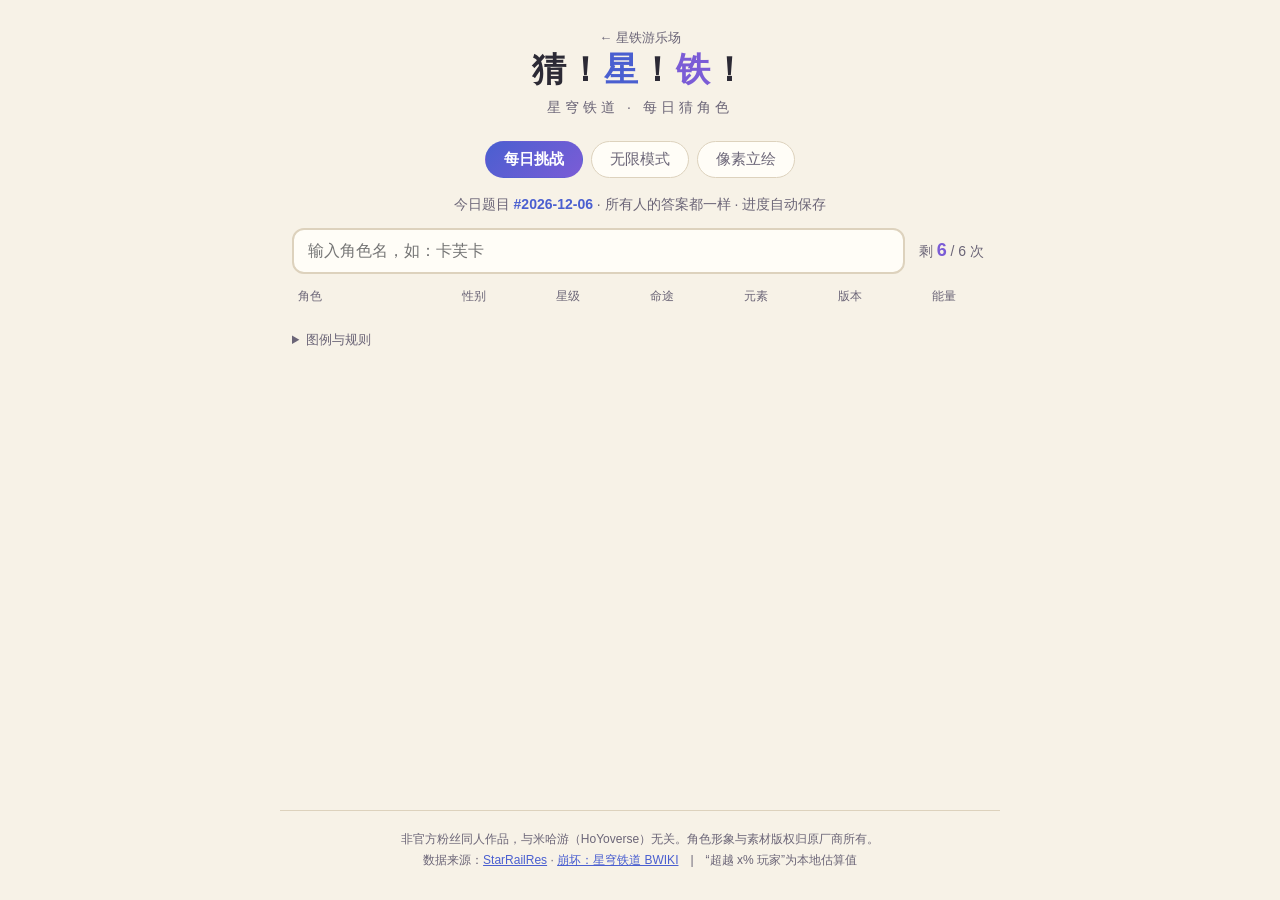
==== classic.html @ 99fb1329 "Expand into multi-game arcade: voice heardle, popularity duel, connections, timeline - Hub homepage " ====
<!DOCTYPE html>
<html lang="zh-CN">
<head>
<meta charset="UTF-8">
<meta name="viewport" content="width=device-width, initial-scale=1.0">
<title>猜！星！铁！ · 星穹铁道每日猜角色</title>
<meta name="description" content="非官方粉丝同人小游戏：每天一道星穹铁道猜角色题，6 次机会，按属性比对逼近答案。">
<link rel="stylesheet" href="style.css">
</head>
<body>
<header class="site-header">
  <a class="home-link" href="index.html">← 星铁游乐场</a>
  <h1>猜！<span class="accent">星</span>！<span class="accent2">铁</span>！</h1>
  <p class="tagline">星穹铁道 · 每日猜角色</p>
</header>

<nav class="tabs" id="tabs">
  <button class="tab active" data-tab="daily">每日挑战</button>
  <button class="tab" data-tab="infinite">无限模式</button>
  <button class="tab" data-tab="pixel">像素立绘</button>
</nav>

<main>
  <!-- 每日 / 无限 共用的游戏视图 -->
  <section id="view-game" class="view">
    <div class="mode-banner" id="modeBanner"></div>

    <div class="guess-bar" id="guessBar">
      <div class="input-wrap">
        <input id="guessInput" type="text" placeholder="输入角色名，如：卡芙卡"
               autocomplete="off" autocapitalize="off" spellcheck="false">
        <ul id="suggestList" class="suggest-list hidden"></ul>
      </div>
      <div class="tries-left" id="triesLeft"></div>
    </div>

    <div class="grid-head" id="gridHead">
      <span class="c-name">角色</span><span>性别</span><span>星级</span><span>命途</span><span>元素</span><span>版本</span><span>能量</span>
    </div>
    <div id="rows" class="rows"></div>

    <div id="result" class="result hidden"></div>

    <details class="legend">
      <summary>图例与规则</summary>
      <ul>
        <li>🟩 完全正确　🟥 不对　🟧 接近（同一角色的不同形态，如「丹恒」与「丹恒•饮月」）</li>
        <li>⬆️ / ⬇️ 用于数值维度（星级 / 实装版本 / 能量上限）：⬆️ 表示答案比你猜的<b>更高</b>，⬇️ 表示更低。</li>
        <li>能量上限为「特殊」的角色（黄泉、飞霄、遐蝶、白厄、昔涟）没有常规能量条，只能精确匹配。</li>
        <li>每日挑战按本地日期出题，同一天所有人同一题，共 6 次机会；进度存在本机浏览器里。</li>
      </ul>
    </details>
  </section>

  <!-- 像素立绘：独立玩法 -->
  <section id="view-pixel" class="view hidden">
    <div class="pixel-panel">
      <p class="pixel-hint">看像素立绘猜角色：每猜错一次清晰一档，共 6 次机会。每日一题，与「每日挑战」互不影响。</p>
      <div class="pixel-stage"><canvas id="pixelCanvas" width="512" height="512"></canvas></div>
      <p class="pixel-status" id="pixelStatus"></p>
      <div class="guess-bar">
        <div class="input-wrap">
          <input id="pixelInput" type="text" placeholder="输入角色名，猜这幅立绘"
                 autocomplete="off" autocapitalize="off" spellcheck="false">
          <ul id="pixelSuggest" class="suggest-list hidden"></ul>
        </div>
        <button class="btn ghost" id="practiceBtn">换一张练习</button>
        <button class="btn ghost hidden" id="backDailyBtn">返回每日题</button>
      </div>
      <div id="pixelChips" class="chips"></div>
      <div id="pixelResult" class="result hidden"></div>
    </div>
  </section>
</main>

<footer class="site-footer">
  <p>非官方粉丝同人作品，与米哈游（HoYoverse）无关。角色形象与素材版权归原厂商所有。</p>
  <p>数据来源：<a href="https://github.com/Mar-7th/StarRailRes" target="_blank" rel="noopener">StarRailRes</a> ·
     <a href="https://wiki.biligame.com/sr/" target="_blank" rel="noopener">崩坏：星穹铁道 BWIKI</a>　|　“超越 x% 玩家”为本地估算值</p>
</footer>

<div id="toast" class="toast hidden"></div>

<script src="data/characters.js"></script>
<script src="game.js"></script>
<script src="app.js"></script>
</body>
</html>
---- style.css ----
/* 猜！星！铁！ —— 暖纸底 + 星铁蓝紫点缀 */
:root {
  --paper: #f7f2e7;
  --paper-deep: #efe7d6;
  --ink: #2c2a35;
  --ink-soft: #6b6577;
  --blue: #4a5fd0;
  --purple: #7b5cd6;
  --green: #3da35d;
  --green-bg: #dff0e3;
  --red: #d0574d;
  --red-bg: #f7e0dd;
  --orange: #d98e2b;
  --orange-bg: #f8ecd7;
  --line: #ddd2bd;
  --card: #fffdf7;
  --radius: 12px;
}

* { box-sizing: border-box; margin: 0; padding: 0; }

body {
  background: var(--paper);
  color: var(--ink);
  font-family: -apple-system, BlinkMacSystemFont, "PingFang SC", "Hiragino Sans GB", "Microsoft YaHei", sans-serif;
  min-height: 100vh;
  display: flex;
  flex-direction: column;
  align-items: center;
}

/* 顶部 */
.site-header { text-align: center; padding: 28px 16px 10px; }
.site-header h1 { font-size: 34px; letter-spacing: 2px; }
.site-header .accent { color: var(--blue); }
.site-header .accent2 { color: var(--purple); }
.tagline { color: var(--ink-soft); margin-top: 6px; font-size: 14px; letter-spacing: 4px; }

/* 标签页 */
.tabs { display: flex; gap: 8px; margin: 14px 0 18px; }
.tab {
  border: 1px solid var(--line); background: var(--card); color: var(--ink-soft);
  padding: 8px 18px; border-radius: 999px; font-size: 15px; cursor: pointer;
  transition: all .15s;
}
.tab.active {
  background: linear-gradient(135deg, var(--blue), var(--purple));
  color: #fff; border-color: transparent; font-weight: 600;
}

main { width: 100%; max-width: 720px; padding: 0 12px 40px; flex: 1; }
.view.hidden, .hidden { display: none !important; }

.mode-banner {
  text-align: center; color: var(--ink-soft); font-size: 14px; margin-bottom: 14px;
}
.mode-banner b { color: var(--blue); }

/* 输入区 */
.guess-bar { display: flex; gap: 10px; align-items: flex-start; margin-bottom: 14px; }
.input-wrap { position: relative; flex: 1; }
#guessInput, #pixelInput {
  width: 100%; padding: 12px 14px; font-size: 16px;
  border: 2px solid var(--line); border-radius: var(--radius);
  background: var(--card); color: var(--ink); outline: none;
}
#guessInput:focus, #pixelInput:focus { border-color: var(--blue); }
#guessInput:disabled, #pixelInput:disabled { opacity: .5; }
.tries-left { padding: 12px 4px; font-size: 14px; color: var(--ink-soft); white-space: nowrap; }
.tries-left b { color: var(--purple); font-size: 18px; }

.suggest-list {
  position: absolute; top: calc(100% + 4px); left: 0; right: 0; z-index: 30;
  list-style: none; background: var(--card); border: 1px solid var(--line);
  border-radius: var(--radius); overflow: hidden; box-shadow: 0 8px 24px rgba(60,50,90,.15);
  max-height: 320px; overflow-y: auto;
}
.suggest-list li {
  display: flex; align-items: center; gap: 10px; padding: 8px 12px; cursor: pointer;
}
.suggest-list li.active, .suggest-list li:hover { background: var(--paper-deep); }
.suggest-list img { width: 34px; height: 34px; border-radius: 8px; background: var(--paper-deep); }
.suggest-list .s-name { font-size: 15px; }
.suggest-list .s-meta { margin-left: auto; font-size: 12px; color: var(--ink-soft); }

/* 比对格 */
.grid-head, .row {
  display: grid; grid-template-columns: 1.5fr repeat(6, 1fr); gap: 6px; align-items: center;
}
.grid-head { font-size: 12px; color: var(--ink-soft); margin-bottom: 6px; text-align: center; }
.grid-head .c-name { text-align: left; padding-left: 6px; }
.rows { display: flex; flex-direction: column; gap: 6px; }
.row { animation: pop .25s ease both; }
@keyframes pop { from { opacity: 0; transform: translateY(6px); } }

.row .cell {
  background: var(--card); border: 1px solid var(--line); border-radius: 10px;
  min-height: 52px; display: flex; flex-direction: column; justify-content: center; align-items: center;
  font-size: 14px; padding: 4px 2px; text-align: center; line-height: 1.25;
}
.row .cell .arrow { font-size: 15px; line-height: 1; }
.row .cell.name {
  flex-direction: row; gap: 8px; justify-content: flex-start; padding: 4px 8px; font-weight: 600;
}
.row .cell.name img { width: 36px; height: 36px; border-radius: 8px; background: var(--paper-deep); }
.cell.green { background: var(--green-bg); border-color: var(--green); color: #1f6b3a; }
.cell.red { background: var(--red-bg); border-color: var(--red); color: #8f352d; }
.cell.orange { background: var(--orange-bg); border-color: var(--orange); color: #8a5a14; }
.cell.up, .cell.down { background: var(--red-bg); border-color: var(--red); color: #8f352d; }

/* 结算 */
.result {
  margin-top: 18px; background: var(--card); border: 1px solid var(--line);
  border-radius: var(--radius); padding: 18px; text-align: center;
}
.result img.r-portrait { width: 160px; border-radius: 14px; }
.result h2 { margin: 10px 0 4px; font-size: 22px; }
.result .r-meta { color: var(--ink-soft); font-size: 13px; margin-bottom: 10px; }
.result .r-grade { font-size: 15px; margin-bottom: 4px; }
.result .r-grade b { color: var(--purple); font-size: 20px; }
.result .r-pct { color: var(--ink-soft); font-size: 13px; margin-bottom: 14px; }
.result .btn-row { display: flex; gap: 10px; justify-content: center; flex-wrap: wrap; }
button.btn {
  border: none; border-radius: 10px; padding: 10px 20px; font-size: 15px; cursor: pointer;
  background: linear-gradient(135deg, var(--blue), var(--purple)); color: #fff; font-weight: 600;
}
button.btn.ghost { background: var(--card); color: var(--blue); border: 1px solid var(--blue); }
.result .r-stats { margin-top: 12px; font-size: 12px; color: var(--ink-soft); }

/* 图例 */
.legend { margin-top: 20px; font-size: 13px; color: var(--ink-soft); }
.legend summary { cursor: pointer; }
.legend ul { padding: 8px 0 0 18px; display: flex; flex-direction: column; gap: 4px; }

/* 像素立绘 */
.pixel-panel { text-align: center; }
.pixel-hint { color: var(--ink-soft); font-size: 14px; margin-bottom: 14px; }
.pixel-stage {
  background: var(--card); border: 1px solid var(--line); border-radius: var(--radius);
  padding: 12px; display: inline-block;
}
#pixelCanvas { width: min(420px, 86vw); height: auto; border-radius: 8px; image-rendering: pixelated; }
.pixel-status { margin-top: 10px; font-size: 14px; color: var(--ink-soft); }
.pixel-panel .guess-bar { margin-top: 12px; max-width: 560px; margin-left: auto; margin-right: auto; flex-wrap: wrap; }
.pixel-panel .guess-bar .input-wrap { flex: 1 1 240px; }
.pixel-panel .guess-bar .btn { white-space: nowrap; }
.chips { display: flex; flex-wrap: wrap; gap: 6px; justify-content: center; margin-top: 12px; }
.chip { padding: 4px 12px; border-radius: 999px; font-size: 13px; border: 1px solid; }
.chip.wrong { background: var(--red-bg); border-color: var(--red); color: #8f352d; }
.chip.hit { background: var(--green-bg); border-color: var(--green); color: #1f6b3a; }

/* 页脚 */
.site-footer {
  text-align: center; color: var(--ink-soft); font-size: 12px; line-height: 1.8;
  padding: 18px 16px 28px; border-top: 1px solid var(--line); width: 100%; max-width: 720px;
}
.site-footer a { color: var(--blue); }

/* 提示条 */
.toast {
  position: fixed; left: 50%; bottom: 40px; transform: translateX(-50%);
  background: var(--ink); color: #fff; padding: 10px 20px; border-radius: 999px;
  font-size: 14px; z-index: 50; box-shadow: 0 6px 20px rgba(0,0,0,.25);
}

@media (max-width: 560px) {
  .site-header h1 { font-size: 26px; }
  .row .cell { font-size: 12px; min-height: 46px; }
  .row .cell.name { font-size: 12px; }
  .row .cell.name img { width: 28px; height: 28px; }
  .grid-head { font-size: 11px; }
}

/* ---------- 游乐场枢纽 ---------- */
.home-link { font-size: 13px; color: var(--ink-soft); text-decoration: none; }
.home-link:hover { color: var(--blue); }
.hub-grid {
  display: grid; grid-template-columns: repeat(auto-fill, minmax(280px, 1fr));
  gap: 14px; width: 100%; max-width: 720px; margin: 0 auto; padding: 0 12px 30px;
}
.hub-card {
  display: block; background: var(--card); border: 1px solid var(--line);
  border-radius: 14px; padding: 20px 18px; text-decoration: none; color: var(--ink);
  transition: transform .15s, box-shadow .15s;
}
.hub-card:hover { transform: translateY(-3px); box-shadow: 0 10px 24px rgba(80,70,120,.15); }
.hub-card h2 { font-size: 19px; margin: 8px 0 6px; }
.hub-card p { font-size: 13px; color: var(--ink-soft); line-height: 1.6; }
.hub-emoji { font-size: 30px; }

/* ---------- 语音猜人 ---------- */
.voice-panel { text-align: center; }
.play-btn {
  width: 84px; height: 84px; border-radius: 50%; border: none; cursor: pointer;
  background: linear-gradient(135deg, var(--blue), var(--purple)); color: #fff; font-size: 32px;
  margin: 10px auto 6px; display: block;
}
.voice-progress { font-size: 13px; color: var(--ink-soft); margin-bottom: 12px; }
.voice-quote {
  background: var(--card); border: 1px dashed var(--orange); border-radius: 10px;
  padding: 10px 14px; margin: 10px auto; max-width: 480px; font-size: 14px; color: #8a5a14;
}
.voice-unlocks { display: flex; gap: 6px; justify-content: center; margin: 8px 0 12px; }
.voice-unlocks span {
  font-size: 12px; padding: 3px 10px; border-radius: 999px;
  background: var(--paper-deep); color: var(--ink-soft); border: 1px solid var(--line);
}
.voice-unlocks span.on { background: var(--green-bg); border-color: var(--green); color: #1f6b3a; }

/* ---------- 人气对决 ---------- */
.duel-stage { display: flex; gap: 12px; align-items: stretch; justify-content: center; }
.duel-card {
  flex: 1; max-width: 300px; background: var(--card); border: 1px solid var(--line);
  border-radius: 14px; padding: 16px; text-align: center; cursor: pointer;
  transition: transform .12s;
}
.duel-card:hover { transform: translateY(-2px); }
.duel-card img { width: 96px; height: 96px; border-radius: 12px; background: var(--paper-deep); }
.duel-card h3 { margin: 8px 0 4px; font-size: 17px; }
.duel-card .views { font-size: 20px; font-weight: 700; color: var(--purple); }
.duel-card .vtitle { font-size: 11px; color: var(--ink-soft); margin-top: 4px; }
.duel-vs { align-self: center; font-size: 22px; font-weight: 700; color: var(--ink-soft); }
.duel-streak { text-align: center; font-size: 15px; margin-bottom: 12px; color: var(--ink-soft); }
.duel-streak b { color: var(--purple); font-size: 20px; }

/* ---------- 阵营连线 ---------- */
.conn-board { display: grid; grid-template-columns: repeat(4, 1fr); gap: 8px; margin: 12px 0; }
.conn-card {
  background: var(--card); border: 2px solid var(--line); border-radius: 10px;
  padding: 10px 4px; text-align: center; font-size: 13px; cursor: pointer; user-select: none;
  min-height: 44px; display: flex; align-items: center; justify-content: center;
}
.conn-card.sel { border-color: var(--blue); background: #e7ebfb; }
.conn-card.done { pointer-events: none; color: #fff; font-weight: 600; }
.conn-card.done small { display: block; font-weight: 400; font-size: 10px; opacity: .85; }
.conn-card.c0 { background: #e9c46a; border-color: #e9c46a; }
.conn-card.c1 { background: #6aad6a; border-color: #6aad6a; }
.conn-card.c2 { background: #6a8fd0; border-color: #6a8fd0; }
.conn-card.c3 { background: #9a6fc9; border-color: #9a6fc9; }
.conn-mistakes { text-align: center; font-size: 14px; color: var(--ink-soft); margin: 6px 0; }
.conn-solved { display: flex; flex-direction: column; gap: 6px; margin-bottom: 10px; }
.conn-solved .grp {
  border-radius: 10px; padding: 8px 12px; color: #fff; font-size: 13px; text-align: center;
}
.conn-solved .grp.c0 { background: #e9c46a; } .conn-solved .grp.c1 { background: #6aad6a; }
.conn-solved .grp.c2 { background: #6a8fd0; } .conn-solved .grp.c3 { background: #9a6fc9; }
.conn-actions { display: flex; gap: 10px; justify-content: center; margin: 8px 0; }

/* ---------- 版本排排坐 ---------- */
.tl-list { display: flex; flex-direction: column; gap: 8px; margin: 12px auto; max-width: 480px; }
.tl-item {
  display: flex; align-items: center; gap: 10px; background: var(--card);
  border: 2px solid var(--line); border-radius: 12px; padding: 8px 12px; cursor: pointer;
  font-size: 15px;
}
.tl-item img { width: 40px; height: 40px; border-radius: 8px; background: var(--paper-deep); }
.tl-item.sel { border-color: var(--blue); background: #e7ebfb; }
.tl-item .pos { color: var(--ink-soft); font-size: 13px; width: 52px; }
.tl-item .ver { margin-left: auto; color: var(--purple); font-weight: 600; }
.tl-hint { text-align: center; font-size: 13px; color: var(--ink-soft); }
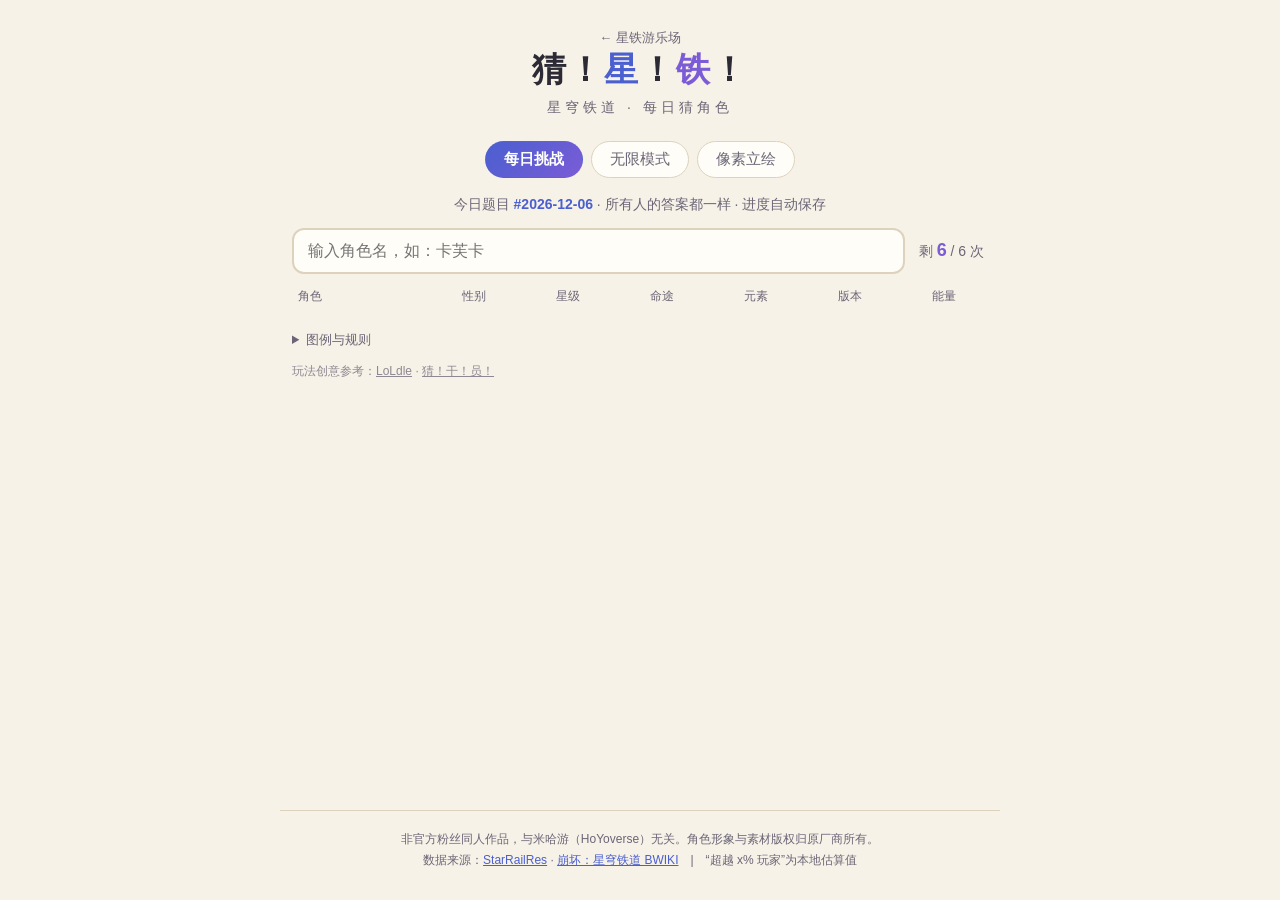
==== commit 902a7b00: "Add subtle inspiration credits (LoLdle / arknights-wordle) to classic game view" ====
--- a/classic.html
+++ b/classic.html
@@ -50,6 +50,8 @@
         <li>每日挑战按本地日期出题，同一天所有人同一题，共 6 次机会；进度存在本机浏览器里。</li>
       </ul>
     </details>
+
+    <p class="credit-line">玩法创意参考：<a href="https://loldle.net" target="_blank" rel="noopener">LoLdle</a> · <a href="https://mer.dev/arknights-wordle/" target="_blank" rel="noopener">猜！干！员！</a></p>
   </section>
 
   <!-- 像素立绘：独立玩法 -->
--- a/style.css
+++ b/style.css
@@ -59,13 +59,13 @@
 /* 输入区 */
 .guess-bar { display: flex; gap: 10px; align-items: flex-start; margin-bottom: 14px; }
 .input-wrap { position: relative; flex: 1; }
-#guessInput, #pixelInput {
+#guessInput, #pixelInput, #vInput {
   width: 100%; padding: 12px 14px; font-size: 16px;
   border: 2px solid var(--line); border-radius: var(--radius);
   background: var(--card); color: var(--ink); outline: none;
 }
-#guessInput:focus, #pixelInput:focus { border-color: var(--blue); }
-#guessInput:disabled, #pixelInput:disabled { opacity: .5; }
+#guessInput:focus, #pixelInput:focus, #vInput:focus { border-color: var(--blue); }
+#guessInput:disabled, #pixelInput:disabled, #vInput:disabled { opacity: .5; }
 .tries-left { padding: 12px 4px; font-size: 14px; color: var(--ink-soft); white-space: nowrap; }
 .tries-left b { color: var(--purple); font-size: 18px; }
 
@@ -258,3 +258,8 @@
 .tl-item .pos { color: var(--ink-soft); font-size: 13px; width: 52px; }
 .tl-item .ver { margin-left: auto; color: var(--purple); font-weight: 600; }
 .tl-hint { text-align: center; font-size: 13px; color: var(--ink-soft); }
+
+/* 创意参考标注（低调） */
+.credit-line { margin-top: 14px; font-size: 12px; color: var(--ink-soft); opacity: .75; }
+.credit-line a { color: var(--ink-soft); text-decoration: underline; }
+.credit-line a:hover { color: var(--blue); }
